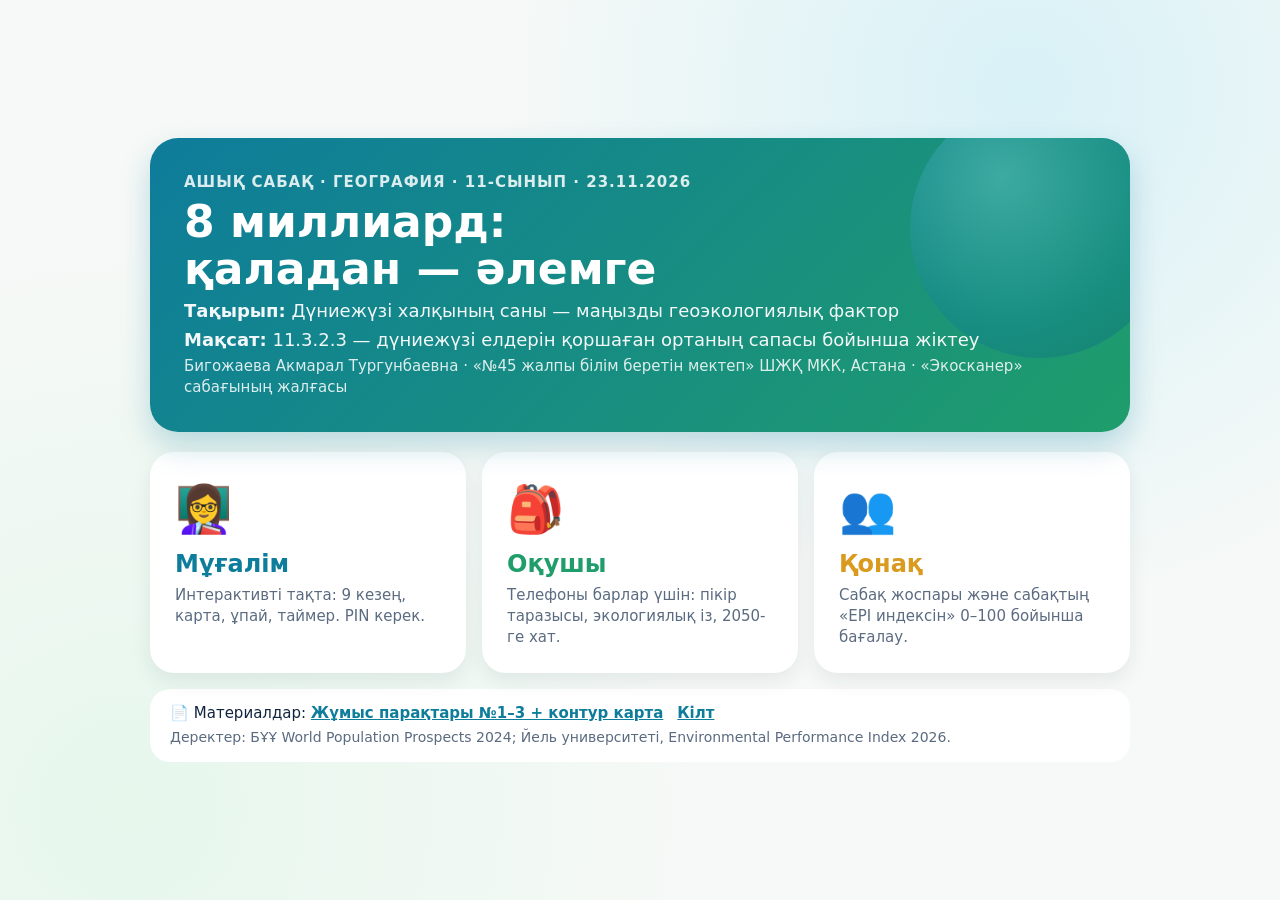
==== index.html @ f62fe059 "Сайт: 8 миллиард — қаладан әлемге (География 11, Экосканердің жалғасы) Co-Authored-By: Claude Opus 5" ====
<!DOCTYPE html><html lang="kk"><head><meta charset="utf-8"><meta name="viewport" content="width=device-width,initial-scale=1"><title>8 миллиард: қаладан — әлемге · География 11</title>
<link rel="stylesheet" href="style.css"></head><body><div class="home"><div class="wrap">
<section class="hero"><div class="globe"></div><small>Ашық сабақ · География · 11-сынып · 23.11.2026</small><h1>8 миллиард:<br>қаладан — әлемге</h1>
<p><b>Тақырып:</b> Дүниежүзі халқының саны — маңызды геоэкологиялық фактор</p><p><b>Мақсат:</b> 11.3.2.3 — дүниежүзі елдерін қоршаған ортаның сапасы бойынша жіктеу</p>
<p style="opacity:.85;font-size:15px">Бигожаева Акмарал Тургунбаевна · «№45 жалпы білім беретін мектеп» ШЖҚ МКК, Астана · «Экосканер» сабағының жалғасы</p></section>
<div class="roles">
<a class="role" href="sabaq.html" style="--rc:#0E7C9B"><div class="ic">👩‍🏫</div><h2>Мұғалім</h2><p>Интерактивті тақта: 9 кезең, карта, ұпай, таймер. PIN керек.</p></a>
<a class="role" href="sabaq.html?m=s" style="--rc:#1F9D6B"><div class="ic">🎒</div><h2>Оқушы</h2><p>Телефоны барлар үшін: пікір таразысы, экологиялық із, 2050-ге хат.</p></a>
<a class="role" href="sabaq.html?m=g" style="--rc:#D99A1E"><div class="ic">👥</div><h2>Қонақ</h2><p>Сабақ жоспары және сабақтың «EPI индексін» 0–100 бойынша бағалау.</p></a></div>
<div class="mats">📄 Материалдар: <a href="paraq.html">Жұмыс парақтары №1–3 + контур карта</a><a href="paraq.html#kilt">Кілт</a>
<div class="mut small" style="margin-top:4px">Деректер: БҰҰ World Population Prospects 2024; Йель университеті, Environmental Performance Index 2026.</div></div>
</div></div></body></html>
---- style.css ----
:root{--ink:#10243E;--mut:#5B6B80;--sea:#0E7C9B;--sea2:#E3F3F8;--leaf:#1F9D6B;--sun:#E3A21A;--red:#D9452B;--bg:#F6F9F7;--card:#fff;--r:20px;--f:"Montserrat","Segoe UI",system-ui,Arial,sans-serif}
*{box-sizing:border-box}html,body{margin:0;color:var(--ink);font:500 18px/1.4 var(--f);background:var(--bg)}
button{font:inherit;cursor:pointer;color:inherit}a{color:inherit}
.mut{color:var(--mut)}.small{font-size:14px}
/* басты бет */
.home{min-height:100vh;display:grid;place-items:center;padding:24px;background:radial-gradient(circle at 80% 10%,#D8F1F7,transparent 40%),radial-gradient(circle at 10% 90%,#E6F7EC,transparent 40%),var(--bg)}
.home .wrap{max-width:980px;width:100%}
.hero{background:linear-gradient(135deg,#0E7C9B,#1F9D6B);color:#fff;border-radius:28px;padding:30px 34px;position:relative;overflow:hidden;box-shadow:0 14px 30px rgba(14,124,155,.25)}
.hero small{font-weight:800;letter-spacing:1px;text-transform:uppercase;opacity:.85}.hero h1{margin:6px 0;font-size:44px;font-weight:900;line-height:1.05}.hero p{margin:4px 0;opacity:.95}
.hero .globe{position:absolute;right:-40px;top:-40px;width:260px;height:260px;border-radius:50%;background:radial-gradient(circle at 35% 30%,#7FD6EA,#0E7C9B 60%,#08506A);opacity:.35}
.roles{display:grid;grid-template-columns:repeat(3,1fr);gap:16px;margin-top:20px}
.role{display:block;text-decoration:none;background:#fff;border-radius:24px;padding:22px;box-shadow:0 8px 20px rgba(16,36,62,.08);border:3px solid transparent;transition:transform .15s}
.role:hover{transform:translateY(-4px);border-color:var(--rc)}.role .ic{font-size:46px}.role h2{margin:6px 0 4px;font-size:24px;font-weight:900;color:var(--rc)}.role p{margin:0;color:var(--mut);font-size:15px}
.mats{margin-top:16px;background:#fff;border-radius:20px;padding:14px 20px;font-size:15px}.mats a{font-weight:800;color:var(--sea);margin-right:14px}
/* тақта */
body.board{overflow:hidden;background:#0B2236}
#stage{position:absolute;left:50%;top:50%;width:1600px;height:900px;transform-origin:center;overflow:hidden;background:linear-gradient(180deg,#F3FAFB,#F7FAF5)}
.top{height:76px;display:flex;align-items:center;gap:14px;padding:0 22px;background:#fff;border-bottom:3px solid #E2EEF0}
.brand{display:flex;align-items:center;gap:10px}.brand .logo{width:50px;height:50px;border-radius:50%;background:radial-gradient(circle at 35% 30%,#7FD6EA,#0E7C9B 60%,#08506A);display:grid;place-items:center;font-size:24px;color:#fff;box-shadow:0 0 0 4px #D6F0F5}
.brand b{display:block;font-size:20px;font-weight:900}.brand small{color:var(--mut);font-size:13px;font-weight:700}
.chips{display:flex;gap:5px;margin-left:12px;flex:1;justify-content:center}
.chip{border:0;background:#EEF4F6;border-radius:12px;padding:6px 9px;font-size:12px;font-weight:800;color:#3B5368;max-width:112px;line-height:1.15;text-align:left}
.chip b{display:block;font-size:15px;color:var(--sea)}.chip.on{background:var(--sea);color:#fff}.chip.on b{color:#fff}.chip.done{background:#DDF3E8}
.timer{display:flex;align-items:center;gap:6px;background:var(--ink);color:#fff;border-radius:16px;padding:6px 8px 6px 14px}.timer b{font-size:28px;font-weight:900;min-width:92px;text-align:center;font-variant-numeric:tabular-nums}
.timer.warn b{color:#FF8A6B;animation:bl .8s infinite}@keyframes bl{50%{opacity:.4}}.timer button{border:0;background:#24415E;color:#fff;border-radius:10px;width:36px;height:36px;font-weight:900}
.tb{border:2px solid #DCE8EC;background:#fff;border-radius:12px;padding:8px 12px;font-weight:800;font-size:15px}
.shead{display:flex;align-items:center;gap:16px;padding:16px 28px 6px}.shead .n{width:54px;height:54px;border-radius:16px;background:var(--sea);color:#fff;display:grid;place-items:center;font-size:26px;font-weight:900}
.shead h1{margin:0;font-size:34px;font-weight:900}.shead .meta{display:flex;gap:8px;margin-top:4px;flex-wrap:wrap}
.tag{background:#EAF4F7;border-radius:20px;padding:3px 12px;font-size:14px;font-weight:800;color:#2A5068}.tag.t{background:#FFF1D0;color:#7A5300}.tag.tools{background:#EAF7EF;color:#14633F;font-size:18px;padding:1px 10px}
.body{position:absolute;left:0;right:0;top:160px;bottom:96px;padding:6px 28px}
.score{position:absolute;left:0;right:0;bottom:0;height:92px;display:flex;gap:12px;align-items:center;padding:0 22px;background:#fff;border-top:3px solid #E2EEF0}
.sg{flex:1;display:flex;align-items:center;gap:10px;background:var(--gs);border-radius:18px;padding:8px 12px;border:3px solid var(--gc)}
.sg .gi{font-size:34px}.sg b{font-size:18px;font-weight:900;color:var(--gc)}.sg small{display:block;font-size:12px;color:var(--mut);font-weight:700}
.sg .pt{margin-left:auto;font-size:36px;font-weight:900;color:var(--gc);min-width:54px;text-align:center}.sg button{border:0;width:36px;height:36px;border-radius:50%;background:var(--gc);color:#fff;font-weight:900;font-size:20px}
.nav{border:0;width:58px;height:58px;border-radius:50%;background:var(--sea);color:#fff;font-size:28px;font-weight:900;box-shadow:0 4px 0 #08506A}
.card{background:#fff;border-radius:var(--r);padding:16px 20px;box-shadow:0 6px 18px rgba(16,36,62,.07)}
.card h3{margin:0 0 8px;font-size:22px;font-weight:900}
.btn{border:0;border-radius:14px;padding:10px 18px;font-weight:900;background:var(--sea);color:#fff;box-shadow:0 4px 0 #08506A}.btn:active{transform:translateY(3px);box-shadow:0 1px 0 #08506A}
.btn.ghost{background:#EEF4F6;color:var(--ink);box-shadow:0 4px 0 #CFDDE3}.btn.sun{background:var(--sun);box-shadow:0 4px 0 #A87300}
/* карта */
.map{width:100%;flex:1;min-height:0}.map path{fill:#DCE7EA;stroke:#fff;stroke-width:.6;transition:fill .6s}
.map path.cand{fill:#C6D9DF;stroke:#0E7C9B;stroke-width:1.2}.map path.pulse{animation:pu 1.2s ease-in-out infinite alternate}
@keyframes pu{to{fill:#9FD3E1}}
.dot{fill:#E8573A;opacity:.7;animation:dp 2s ease-in-out infinite}@keyframes dp{50%{r:12;opacity:.25}}
/* 1-кезең: санағыш */
.counter{font-size:96px;font-weight:900;letter-spacing:-2px;color:var(--ink);font-variant-numeric:tabular-nums;line-height:1}
.counter small{font-size:28px;color:var(--mut);letter-spacing:0}
.plus{font-size:30px;font-weight:900;color:var(--red)}
.qbig{font-size:30px;font-weight:800;line-height:1.3;border-left:8px solid var(--sun);padding:6px 0 6px 18px;margin-top:16px}
/* 2-кезең: топтар */
.gcards{display:grid;grid-template-columns:repeat(3,1fr);gap:16px;height:100%}
.gcard{border:4px solid var(--gc);border-radius:26px;background:var(--gs);padding:14px;display:flex;flex-direction:column}
.gcard .pic{height:150px;border-radius:18px;display:grid;place-items:center;font-size:90px;background:linear-gradient(135deg,var(--gc),#ffffff55)}
.gcard h2{margin:10px 0 2px;font-size:28px;font-weight:900;color:var(--gc)}.gcard p{margin:0;font-size:15px;color:var(--mut)}
.names{display:flex;flex-wrap:wrap;gap:6px;margin-top:10px;align-content:flex-start;flex:1}
.nm{border:0;border-radius:20px;padding:6px 12px;font-weight:800;font-size:16px;background:#fff;box-shadow:0 2px 0 rgba(0,0,0,.08)}
.nm.sel{background:var(--ink);color:#fff}.pool{display:flex;flex-wrap:wrap;gap:6px;margin-bottom:12px}
/* светофор */
.hwg{display:grid;grid-template-columns:1fr 1fr;gap:16px}
.hwc .opts{display:flex;gap:8px;flex-wrap:wrap;margin-top:8px}.opt{border:2px solid #DCE8EC;background:#fff;border-radius:12px;padding:8px 12px;font-weight:800;font-size:16px}
.opt.ok{background:var(--leaf);color:#fff;border-color:var(--leaf)}.opt.no{background:#FFE3DD;border-color:var(--red);animation:sh .4s}@keyframes sh{25%{transform:translateX(-6px)}75%{transform:translateX(6px)}}
.who{display:inline-block;background:var(--ink);color:#fff;border-radius:20px;padding:4px 14px;font-weight:900;margin-left:8px}
/* уақыт таспасы */
.tl{position:relative;height:300px;margin-top:10px}
.tlbar{position:absolute;bottom:40px;width:46px;margin-left:-23px;border-radius:10px 10px 0 0;background:linear-gradient(#0E7C9B,#1F9D6B);transition:height .6s,opacity .4s}
.tlbar.fut{background:repeating-linear-gradient(45deg,#9FD3E1 0 8px,#C9E8EF 8px 16px)}.tlbar.off{opacity:.12}
.tlbar span{position:absolute;top:-30px;left:50%;transform:translateX(-50%);font-weight:900;font-size:17px;white-space:nowrap}
.tlyear{position:absolute;bottom:8px;transform:translateX(-50%);font-weight:800;font-size:15px;color:var(--mut)}
.tlnote{position:absolute;bottom:-18px;transform:translateX(-50%);font-size:12px;color:var(--mut);white-space:nowrap}
.range{width:100%;accent-color:var(--sea);margin-top:30px}
/* тізбек */
.ch{display:grid;grid-template-columns:1fr 70px 1fr;gap:10px;align-items:center;margin-bottom:12px}
.ch .c{background:#fff;border-radius:16px;padding:14px 16px;font-weight:800;font-size:19px;box-shadow:0 4px 12px rgba(16,36,62,.06);border-left:8px solid var(--sea)}
.ch .e{background:#F2F6F7;border-radius:16px;padding:14px 16px;font-weight:700;font-size:18px;color:transparent;text-shadow:0 0 12px #9AB;cursor:pointer;transition:all .5s;border:2px dashed #BFD3DA}
.ch .e.show{color:var(--ink);text-shadow:none;background:#EAF7EF;border:2px solid var(--leaf)}.ch .ar{text-align:center;font-size:34px;color:var(--sea);font-weight:900}
/* зертхана */
.lab{display:grid;grid-template-columns:1.25fr 1fr;gap:18px;height:100%}
.tabs{display:flex;gap:8px;margin-bottom:10px}.tab{border:3px solid var(--gc);background:#fff;border-radius:14px;padding:6px 12px;font-weight:900;color:var(--gc)}.tab.on{background:var(--gc);color:#fff}
.ccards{display:grid;grid-template-columns:1fr 1fr;gap:8px}
.cc{border:2px solid #DCE8EC;background:#fff;border-radius:14px;padding:8px 10px;text-align:left;display:flex;justify-content:space-between;align-items:center;gap:6px}
.cc b{font-size:17px}.cc small{display:block;color:var(--mut);font-size:12.5px;font-weight:700}.cc .e{font-weight:900;font-size:18px;color:var(--sea)}
.cc.sel{border-color:var(--ink);box-shadow:0 0 0 3px var(--ink)}.cc.done{opacity:.4}
.baskets{display:grid;grid-template-columns:repeat(3,1fr);gap:8px;margin-top:10px}
.bk{border:3px dashed var(--kc);background:#fff;border-radius:18px;padding:8px;min-height:120px;text-align:left}
.bk h4{margin:0;color:var(--kc);font-size:17px;font-weight:900}.bk small{color:var(--mut);font-weight:700}.bk .in{display:flex;flex-wrap:wrap;gap:4px;margin-top:6px}
.bk .in span{background:var(--kc);color:#fff;border-radius:10px;padding:2px 8px;font-size:13px;font-weight:800}
.globeq{margin-top:8px;display:flex;align-items:center;gap:10px}.globeq b{font-size:18px}
.legend{display:flex;gap:12px;font-size:14px;font-weight:800;margin-top:4px}.legend i{display:inline-block;width:14px;height:14px;border-radius:4px;margin-right:4px;vertical-align:-2px}
/* пікір таразысы */
.deb{display:grid;grid-template-columns:1fr 1fr;gap:16px}
.side h3{font-size:26px}.arg{background:#fff;border-radius:14px;padding:10px 14px;margin:8px 0;font-weight:700;opacity:.12;transition:opacity .5s;box-shadow:0 3px 10px rgba(16,36,62,.06)}.arg.show{opacity:1}
.votes{display:flex;align-items:center;gap:12px;margin-top:8px}.votes b{font-size:34px;font-weight:900}.vbar{height:22px;border-radius:12px;background:#EEE;overflow:hidden;flex:1;display:flex}.vbar i{height:100%}
.out{margin-top:12px;background:#10243E;color:#fff;border-radius:18px;padding:14px 18px;font-size:20px;font-weight:700;opacity:0;transition:opacity .6s}.out.show{opacity:1}
/* із */
.feet{display:grid;grid-template-columns:1.4fr 1fr;gap:18px;height:100%}
.fbtns{display:grid;gap:10px}.fb{border:0;border-radius:18px;padding:14px;font-weight:900;font-size:20px;color:#fff;background:var(--fc);display:flex;align-items:center;gap:10px;box-shadow:0 4px 0 rgba(0,0,0,.2)}
.fb b{margin-left:auto;font-size:28px}.foot{font-size:22px;transition:transform .5s}
.hwl{margin-top:12px}.hwl div{display:flex;gap:10px;margin:6px 0;font-size:16px}.hwl b{flex:0 0 34px;height:34px;border-radius:50%;background:var(--sea);color:#fff;display:grid;place-items:center}
/* модаль */
.modal{position:fixed;inset:0;background:rgba(11,34,54,.6);display:grid;place-items:center;z-index:99}.modal[hidden]{display:none}
.mbox{background:#fff;border-radius:24px;padding:24px 28px;max-width:640px;width:92vw;text-align:center;position:relative}.mx{position:absolute;right:12px;top:8px;border:0;background:none;font-size:26px}
.qr svg{width:300px;height:300px}
/* телефон */
.phone{max-width:520px;margin:0 auto;padding:16px}
.phone .card{margin-bottom:12px}.phone h2{margin:4px 0 8px;font-size:26px;font-weight:900}
.pick{display:grid;gap:8px}.pick button{border:3px solid var(--gc,#DCE8EC);background:#fff;border-radius:16px;padding:12px;font-weight:900;font-size:18px;text-align:left}
.pick button.on{background:var(--gc,#0E7C9B);color:#fff}
input[type=range]{width:100%}textarea,input[type=text]{width:100%;border:2px solid #DCE8EC;border-radius:12px;padding:10px;font:inherit}
.gp{display:inline-flex;gap:4px}.gpb{border:3px solid var(--gc);background:#fff;border-radius:12px;padding:2px 8px;font-size:20px;font-weight:900}.gpb.on{background:var(--gc)}
.ptrow{display:flex;gap:8px;margin-top:10px;flex-wrap:wrap}
.qr{display:flex;flex-direction:column;align-items:center;gap:4px;font-size:20px}
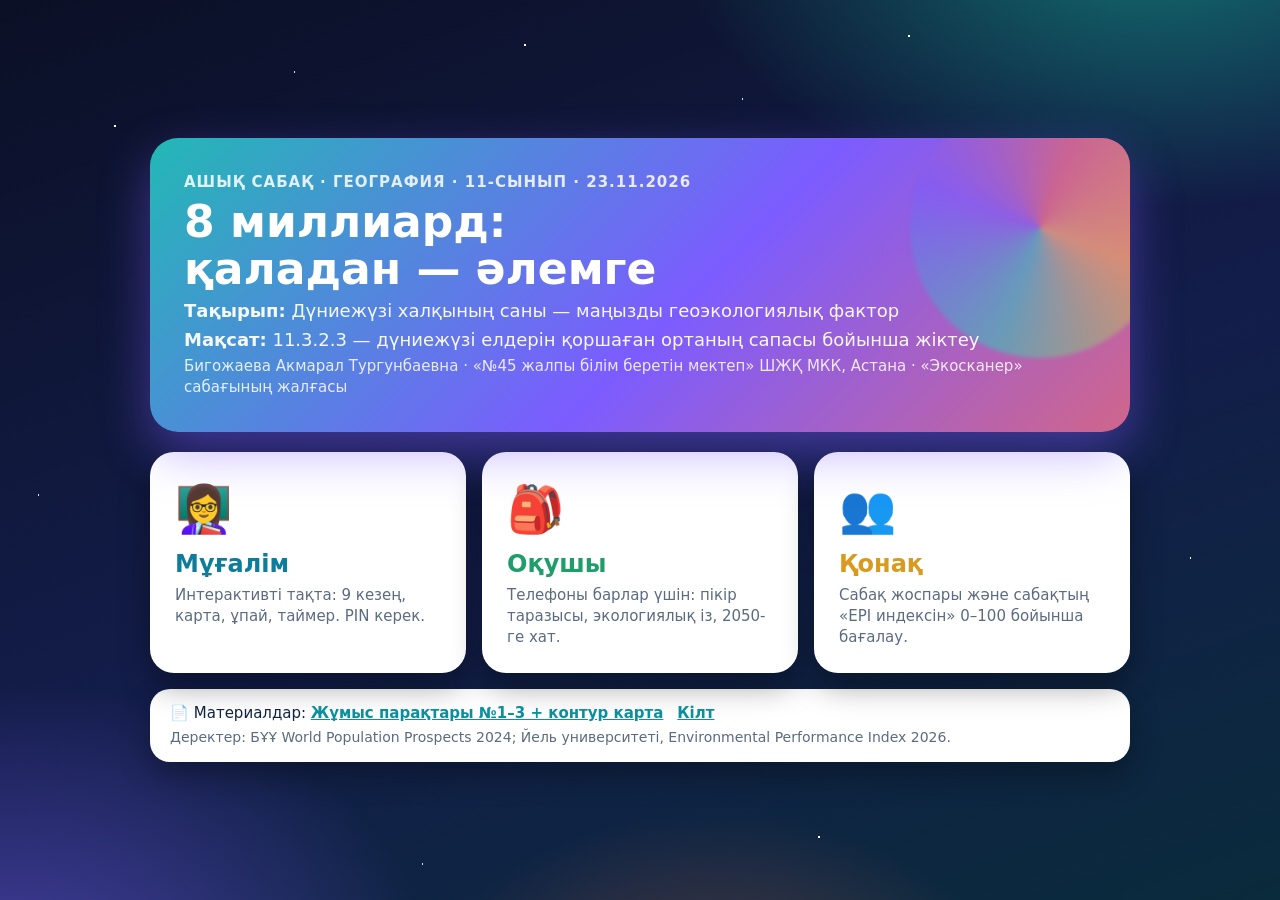
==== commit 3ba8b2e6: "Түсіндірме бейнеролик пен жаңа «Түнгі Жер» дизайны - тақтаға 🎬 батырмасы: 4 бөлімді бейнеролик, әр б" ====
--- a/index.html
+++ b/index.html
@@ -1,5 +1,5 @@
 <!DOCTYPE html><html lang="kk"><head><meta charset="utf-8"><meta name="viewport" content="width=device-width,initial-scale=1"><title>8 миллиард: қаладан — әлемге · География 11</title>
-<link rel="stylesheet" href="style.css"></head><body><div class="home"><div class="wrap">
+<link rel="stylesheet" href="style.css?v=20261116d"></head><body><div class="home"><div class="wrap">
 <section class="hero"><div class="globe"></div><small>Ашық сабақ · География · 11-сынып · 23.11.2026</small><h1>8 миллиард:<br>қаладан — әлемге</h1>
 <p><b>Тақырып:</b> Дүниежүзі халқының саны — маңызды геоэкологиялық фактор</p><p><b>Мақсат:</b> 11.3.2.3 — дүниежүзі елдерін қоршаған ортаның сапасы бойынша жіктеу</p>
 <p style="opacity:.85;font-size:15px">Бигожаева Акмарал Тургунбаевна · «№45 жалпы білім беретін мектеп» ШЖҚ МКК, Астана · «Экосканер» сабағының жалғасы</p></section>
--- a/style.css
+++ b/style.css
@@ -109,3 +109,48 @@
 .gp{display:inline-flex;gap:4px}.gpb{border:3px solid var(--gc);background:#fff;border-radius:12px;padding:2px 8px;font-size:20px;font-weight:900}.gpb.on{background:var(--gc)}
 .ptrow{display:flex;gap:8px;margin-top:10px;flex-wrap:wrap}
 .qr{display:flex;flex-direction:column;align-items:center;gap:4px;font-size:20px}
+
+/* ===== Жаңа дизайн: «Түнгі Жер · аврора» (осы блокты өшірсе, ескі түр қайтады) ===== */
+:root{--sea:#0A8F9E;--leaf:#12A66A;--sun:#F2A900;--red:#E8452C;--aur1:#17E0B8;--aur2:#7C5CFF;--aur3:#FF6B4A;--aur4:#FFC233;
+ --night:radial-gradient(2px 2px at 9% 14%,#fff 50%,transparent 52%),radial-gradient(1.5px 1.5px at 23% 8%,#CFE0FF 50%,transparent 52%),radial-gradient(2px 2px at 41% 5%,#fff 50%,transparent 52%),radial-gradient(1.5px 1.5px at 58% 11%,#CFE0FF 50%,transparent 52%),radial-gradient(2px 2px at 71% 4%,#fff 50%,transparent 52%),radial-gradient(1.5px 1.5px at 33% 96%,#CFE0FF 50%,transparent 52%),radial-gradient(2px 2px at 64% 93%,#fff 50%,transparent 52%),radial-gradient(1.5px 1.5px at 93% 62%,#fff 50%,transparent 52%),radial-gradient(1.5px 1.5px at 3% 55%,#CFE0FF 50%,transparent 52%),
+ radial-gradient(60% 50% at 90% -8%,rgba(23,224,184,.45),transparent 62%),radial-gradient(52% 55% at 2% 110%,rgba(124,92,255,.5),transparent 62%),radial-gradient(36% 36% at 56% 114%,rgba(255,107,74,.3),transparent 66%),linear-gradient(160deg,#0B1026 0%,#131D4A 55%,#0A2B3C 100%)}
+body.board{background:#060915}
+#stage{background:var(--night)}
+.top{background:rgba(255,255,255,.07);border-bottom:1px solid rgba(255,255,255,.14)}
+.brand b{color:#fff}.brand small{color:#A9B8DC}
+.brand .logo{background:conic-gradient(from 200deg,var(--aur1),var(--aur2),var(--aur3),var(--aur4),var(--aur1));box-shadow:0 0 0 3px rgba(255,255,255,.2),0 0 26px rgba(23,224,184,.65)}
+.chip{background:rgba(255,255,255,.09);color:#C9D4F0;border:1px solid rgba(255,255,255,.1);transition:transform .2s}
+.chip b{color:#7CF3DA}
+.chip.on{background:linear-gradient(135deg,var(--aur1),var(--aur2));color:#fff;border-color:transparent;box-shadow:0 8px 20px rgba(124,92,255,.6);transform:translateY(-3px)}
+.chip.done{background:rgba(23,224,184,.2);color:#D8FFF5}.chip.done b{color:#fff}
+.timer{background:linear-gradient(135deg,var(--aur3),var(--aur4));color:#1A1030;box-shadow:0 6px 20px rgba(255,107,74,.5)}
+.timer button{background:rgba(11,16,38,.88);color:#fff}.timer.warn b{color:#9B0020}
+.top .tb{background:rgba(255,255,255,.1);border:1px solid rgba(255,255,255,.24);color:#fff}
+.shead h1{color:#fff;text-shadow:0 3px 22px rgba(124,92,255,.65)}
+.shead .n{background:linear-gradient(135deg,var(--aur3),var(--aur4));color:#1A1030;border-radius:18px;transform:rotate(-6deg);box-shadow:0 8px 22px rgba(255,107,74,.5)}
+.shead .tag{background:rgba(255,255,255,.12);color:#E4ECFF;border:1px solid rgba(255,255,255,.14)}
+.shead .tag.t{background:rgba(255,194,51,.22);color:#FFE39A}.shead .tag.tools{background:rgba(23,224,184,.2);color:#fff}
+.body{left:16px;right:16px;top:158px;bottom:102px;padding:12px 18px;border-radius:30px;background:linear-gradient(180deg,#FFFFFF,#F2FBF8);box-shadow:0 22px 55px rgba(0,0,0,.5),0 0 0 4px rgba(255,255,255,.14)}
+.score{background:rgba(255,255,255,.07);border-top:1px solid rgba(255,255,255,.14)}
+.sg{box-shadow:0 8px 18px rgba(0,0,0,.35)}
+.nav{background:linear-gradient(135deg,var(--aur1),var(--aur2));box-shadow:0 8px 20px rgba(124,92,255,.55)}
+.btn{background:linear-gradient(135deg,#0A8F9E,#7C5CFF);box-shadow:0 4px 0 #3D2A9E}.btn:active{box-shadow:0 1px 0 #3D2A9E}
+.btn.ghost{background:#EEF1FB;box-shadow:0 4px 0 #CCD3EE}.btn.sun{background:linear-gradient(135deg,var(--aur3),var(--aur4));box-shadow:0 4px 0 #B85A12;color:#1A1030}
+.card{border:1px solid #E1ECF2}
+.counter{background:linear-gradient(90deg,#0A8F9E,#7C5CFF 55%,#FF6B4A);-webkit-background-clip:text;background-clip:text;color:transparent}
+.counter small{-webkit-text-fill-color:var(--mut)}
+.qbig{border-left-color:var(--aur3)}
+.tlbar{background:linear-gradient(#7C5CFF,#17E0B8)}
+.ch .c{border-left-color:var(--aur2)}.ch .ar{color:var(--aur2)}
+.out{background:linear-gradient(135deg,#0B1026,#2A1E6B)}
+.hwl b{background:linear-gradient(135deg,var(--aur1),var(--aur2))}
+.modal{background:rgba(6,9,21,.72)}
+/* басты бет пен PIN */
+.home{background:var(--night);background-color:#0B1026}
+.hero{background:linear-gradient(135deg,#12C9A8 -10%,#7C5CFF 55%,#FF6B4A 125%);box-shadow:0 20px 50px rgba(124,92,255,.45)}
+.hero .globe{background:conic-gradient(from 200deg,#17E0B8,#7C5CFF,#FF6B4A,#FFC233,#17E0B8);opacity:.45;filter:blur(2px)}
+.role{box-shadow:0 14px 30px rgba(0,0,0,.35)}.role:hover{transform:translateY(-6px) rotate(-1deg)}
+.mats{box-shadow:0 14px 30px rgba(0,0,0,.3)}
+.top{gap:10px;padding:0 16px}.brand b{font-size:17px;white-space:nowrap}.brand small{white-space:nowrap;font-size:12px}.chips{margin-left:6px;gap:4px}
+.shead{padding:12px 28px 0}.shead>div{display:flex;align-items:center;gap:16px;flex-wrap:wrap}.shead .meta{margin-top:0}
+.chips{flex:1;min-width:0}.chip{flex:1 1 0;min-width:0;max-width:none;padding:5px 7px;font-size:11px;line-height:1.1;max-height:66px;overflow:hidden}.chip b{font-size:14px}
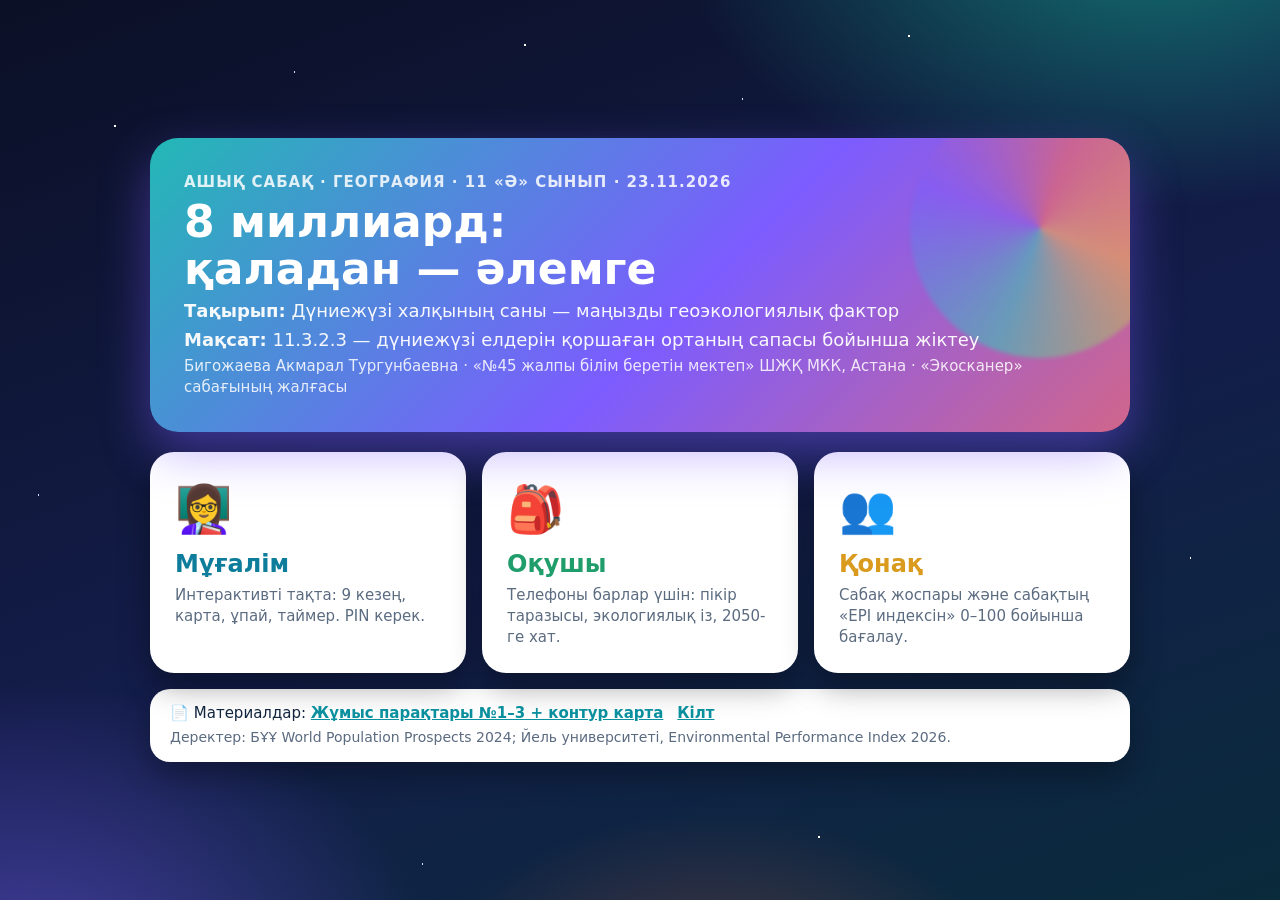
==== commit 3094de9d: "11 «Ә» сыныптың тізімі (25 оқушы) Co-Authored-By: Claude Opus 5.5 <noreply@anthropic.com> Claude-Ses" ====
--- a/index.html
+++ b/index.html
@@ -1,6 +1,6 @@
 <!DOCTYPE html><html lang="kk"><head><meta charset="utf-8"><meta name="viewport" content="width=device-width,initial-scale=1"><title>8 миллиард: қаладан — әлемге · География 11</title>
-<link rel="stylesheet" href="style.css?v=20261116d"></head><body><div class="home"><div class="wrap">
-<section class="hero"><div class="globe"></div><small>Ашық сабақ · География · 11-сынып · 23.11.2026</small><h1>8 миллиард:<br>қаладан — әлемге</h1>
+<link rel="stylesheet" href="style.css?v=20261117a"></head><body><div class="home"><div class="wrap">
+<section class="hero"><div class="globe"></div><small>Ашық сабақ · География · 11 «Ә» сынып · 23.11.2026</small><h1>8 миллиард:<br>қаладан — әлемге</h1>
 <p><b>Тақырып:</b> Дүниежүзі халқының саны — маңызды геоэкологиялық фактор</p><p><b>Мақсат:</b> 11.3.2.3 — дүниежүзі елдерін қоршаған ортаның сапасы бойынша жіктеу</p>
 <p style="opacity:.85;font-size:15px">Бигожаева Акмарал Тургунбаевна · «№45 жалпы білім беретін мектеп» ШЖҚ МКК, Астана · «Экосканер» сабағының жалғасы</p></section>
 <div class="roles">
